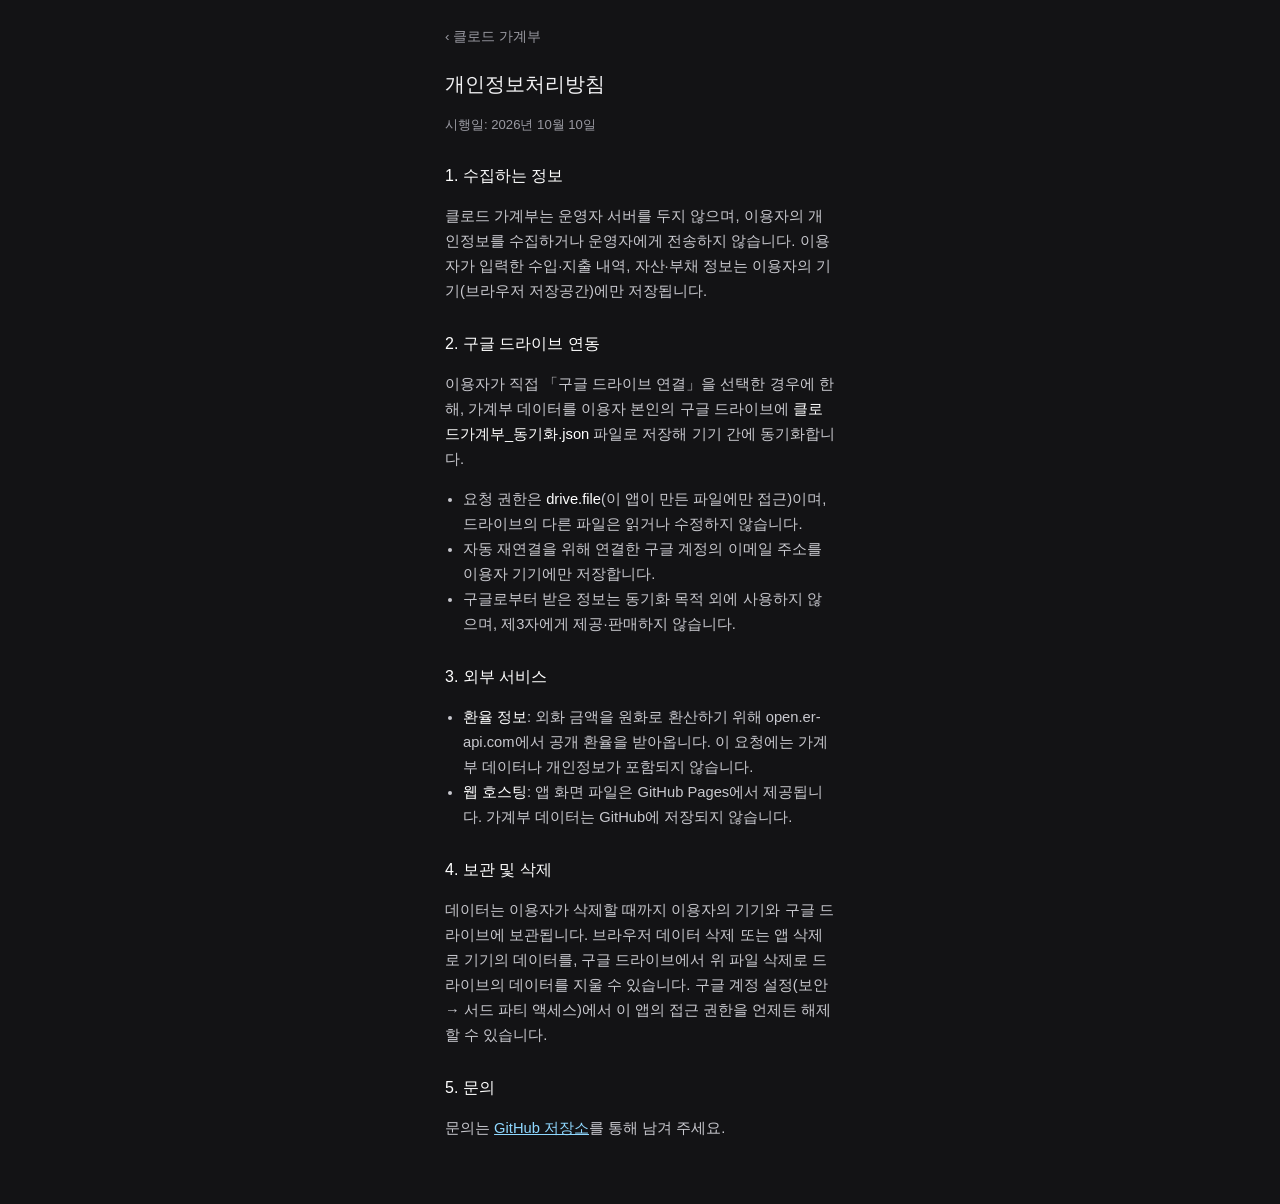
==== privacy.html @ 4e99f99c "개인정보처리방침·서비스 약관 페이지 추가 (구글 OAuth 앱 게시용) Co-Authored-By: Claude Opus 5.5 <noreply@anthropic.com>" ====
<!doctype html>
<html lang="ko">
<head>
  <meta charset="utf-8">
  <meta name="viewport" content="width=device-width, initial-scale=1">
  <meta name="theme-color" content="#131315">
  <title>개인정보처리방침 · 클로드 가계부</title>
  <link rel="stylesheet" href="legal.css">
</head>
<body>
  <main class="doc">
    <a class="back" href="./">‹ 클로드 가계부</a>
    <h1>개인정보처리방침</h1>
    <p class="muted">시행일: 2026년 10월 10일</p>

    <h2>1. 수집하는 정보</h2>
    <p>클로드 가계부는 운영자 서버를 두지 않으며, 이용자의 개인정보를 수집하거나 운영자에게 전송하지 않습니다.
      이용자가 입력한 수입·지출 내역, 자산·부채 정보는 이용자의 기기(브라우저 저장공간)에만 저장됩니다.</p>

    <h2>2. 구글 드라이브 연동</h2>
    <p>이용자가 직접 「구글 드라이브 연결」을 선택한 경우에 한해, 가계부 데이터를 이용자 본인의 구글 드라이브에
      <b>클로드가계부_동기화.json</b> 파일로 저장해 기기 간에 동기화합니다.</p>
    <ul>
      <li>요청 권한은 <b>drive.file</b>(이 앱이 만든 파일에만 접근)이며, 드라이브의 다른 파일은 읽거나 수정하지 않습니다.</li>
      <li>자동 재연결을 위해 연결한 구글 계정의 이메일 주소를 이용자 기기에만 저장합니다.</li>
      <li>구글로부터 받은 정보는 동기화 목적 외에 사용하지 않으며, 제3자에게 제공·판매하지 않습니다.</li>
    </ul>

    <h2>3. 외부 서비스</h2>
    <ul>
      <li><b>환율 정보</b>: 외화 금액을 원화로 환산하기 위해 open.er-api.com에서 공개 환율을 받아옵니다. 이 요청에는 가계부 데이터나 개인정보가 포함되지 않습니다.</li>
      <li><b>웹 호스팅</b>: 앱 화면 파일은 GitHub Pages에서 제공됩니다. 가계부 데이터는 GitHub에 저장되지 않습니다.</li>
    </ul>

    <h2>4. 보관 및 삭제</h2>
    <p>데이터는 이용자가 삭제할 때까지 이용자의 기기와 구글 드라이브에 보관됩니다.
      브라우저 데이터 삭제 또는 앱 삭제로 기기의 데이터를, 구글 드라이브에서 위 파일 삭제로 드라이브의 데이터를 지울 수 있습니다.
      구글 계정 설정(보안 → 서드 파티 액세스)에서 이 앱의 접근 권한을 언제든 해제할 수 있습니다.</p>

    <h2>5. 문의</h2>
    <p>문의는 <a href="https://github.com/gatalzak/gagyebu">GitHub 저장소</a>를 통해 남겨 주세요.</p>
  </main>
</body>
</html>
---- legal.css ----
/* 개인정보처리방침·약관 페이지: 앱과 같은 다크 테마, 폰 폭 */
:root { color-scheme: dark; }
html, body { margin: 0; background: #131315; color: #f2f2f4; }
body { font-family: -apple-system, BlinkMacSystemFont, "Apple SD Gothic Neo", "Malgun Gothic", "Noto Sans KR", sans-serif; line-height: 1.7; }
.doc { max-width: 390px; margin: 0 auto; padding: 24px 16px 48px; font-size: 0.92rem; }
h1 { font-size: 1.25rem; font-weight: 400; margin: 18px 0 4px; }
h2 { font-size: 1rem; font-weight: 400; margin: 26px 0 6px; color: #fff; }
p, li { color: #c8c8ce; }
ul { padding-left: 18px; }
b { font-weight: 400; color: #fff; }
a { color: #8fd8ff; }
.back { color: #9a9aa2; text-decoration: none; font-size: 0.85rem; }
.muted { color: #9a9aa2; font-size: 0.82rem; }
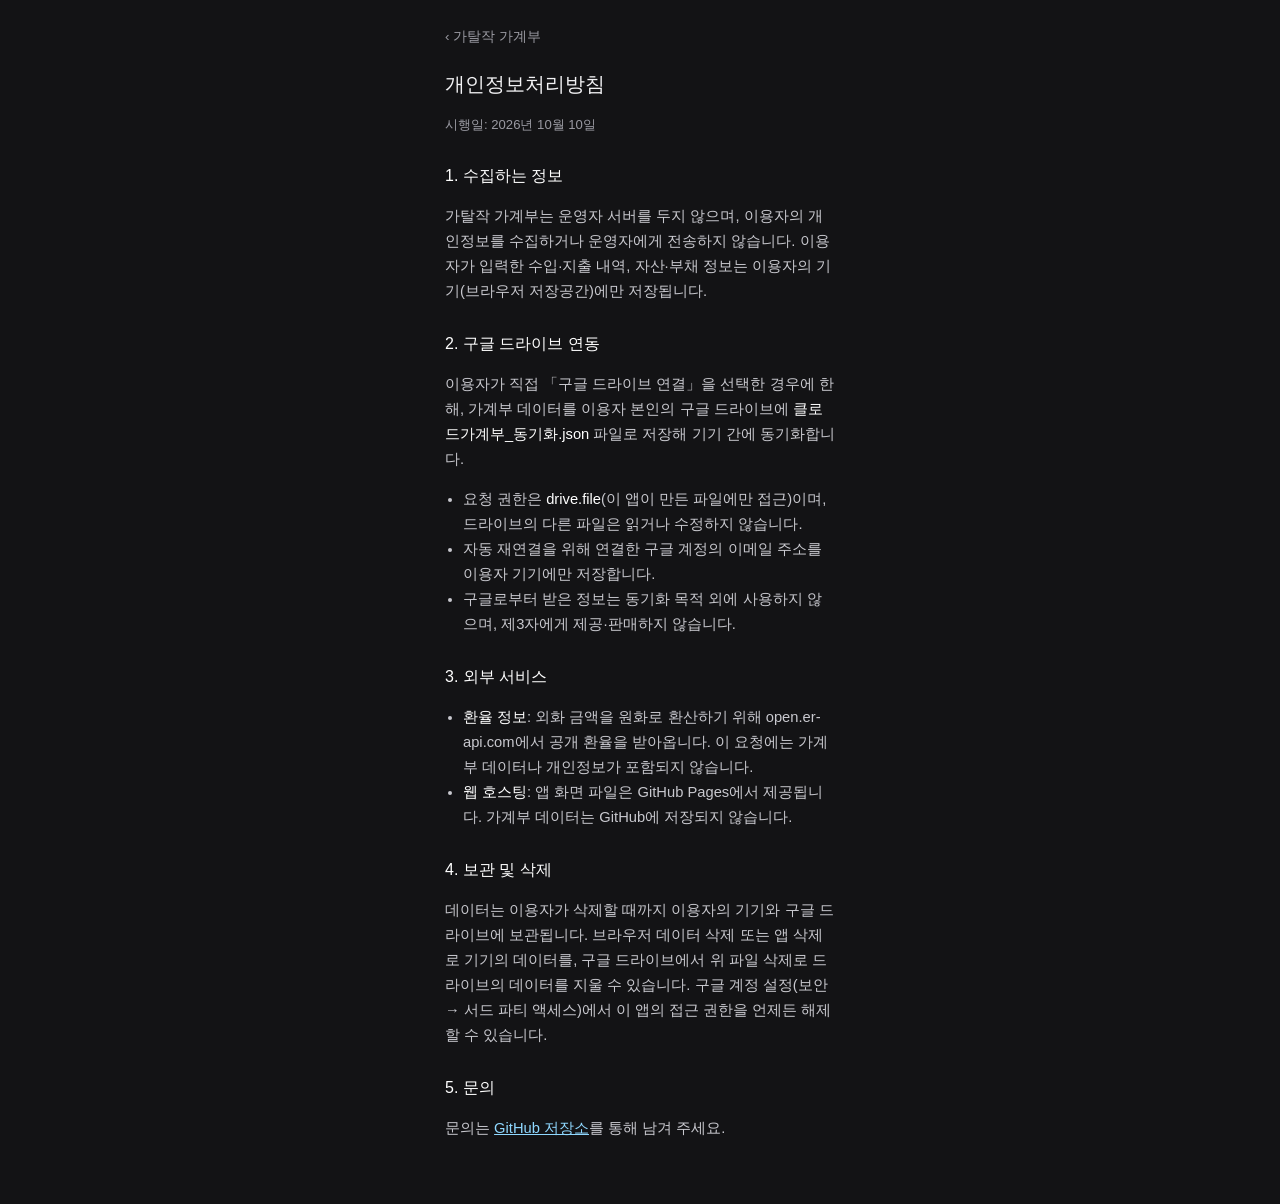
==== commit c2574607: "앱 이름 '클로드 가계부' → '가탈작 가계부' (화면·매니페스트·약관). 드라이브 파일 이름은 동기화 호환을 위해 그대로 Co-Authored-By: Claude Opus 5.5" ====
--- a/privacy.html
+++ b/privacy.html
@@ -4,17 +4,17 @@
   <meta charset="utf-8">
   <meta name="viewport" content="width=device-width, initial-scale=1">
   <meta name="theme-color" content="#131315">
-  <title>개인정보처리방침 · 클로드 가계부</title>
+  <title>개인정보처리방침 · 가탈작 가계부</title>
   <link rel="stylesheet" href="legal.css">
 </head>
 <body>
   <main class="doc">
-    <a class="back" href="./">‹ 클로드 가계부</a>
+    <a class="back" href="./">‹ 가탈작 가계부</a>
     <h1>개인정보처리방침</h1>
     <p class="muted">시행일: 2026년 10월 10일</p>
 
     <h2>1. 수집하는 정보</h2>
-    <p>클로드 가계부는 운영자 서버를 두지 않으며, 이용자의 개인정보를 수집하거나 운영자에게 전송하지 않습니다.
+    <p>가탈작 가계부는 운영자 서버를 두지 않으며, 이용자의 개인정보를 수집하거나 운영자에게 전송하지 않습니다.
       이용자가 입력한 수입·지출 내역, 자산·부채 정보는 이용자의 기기(브라우저 저장공간)에만 저장됩니다.</p>
 
     <h2>2. 구글 드라이브 연동</h2>
